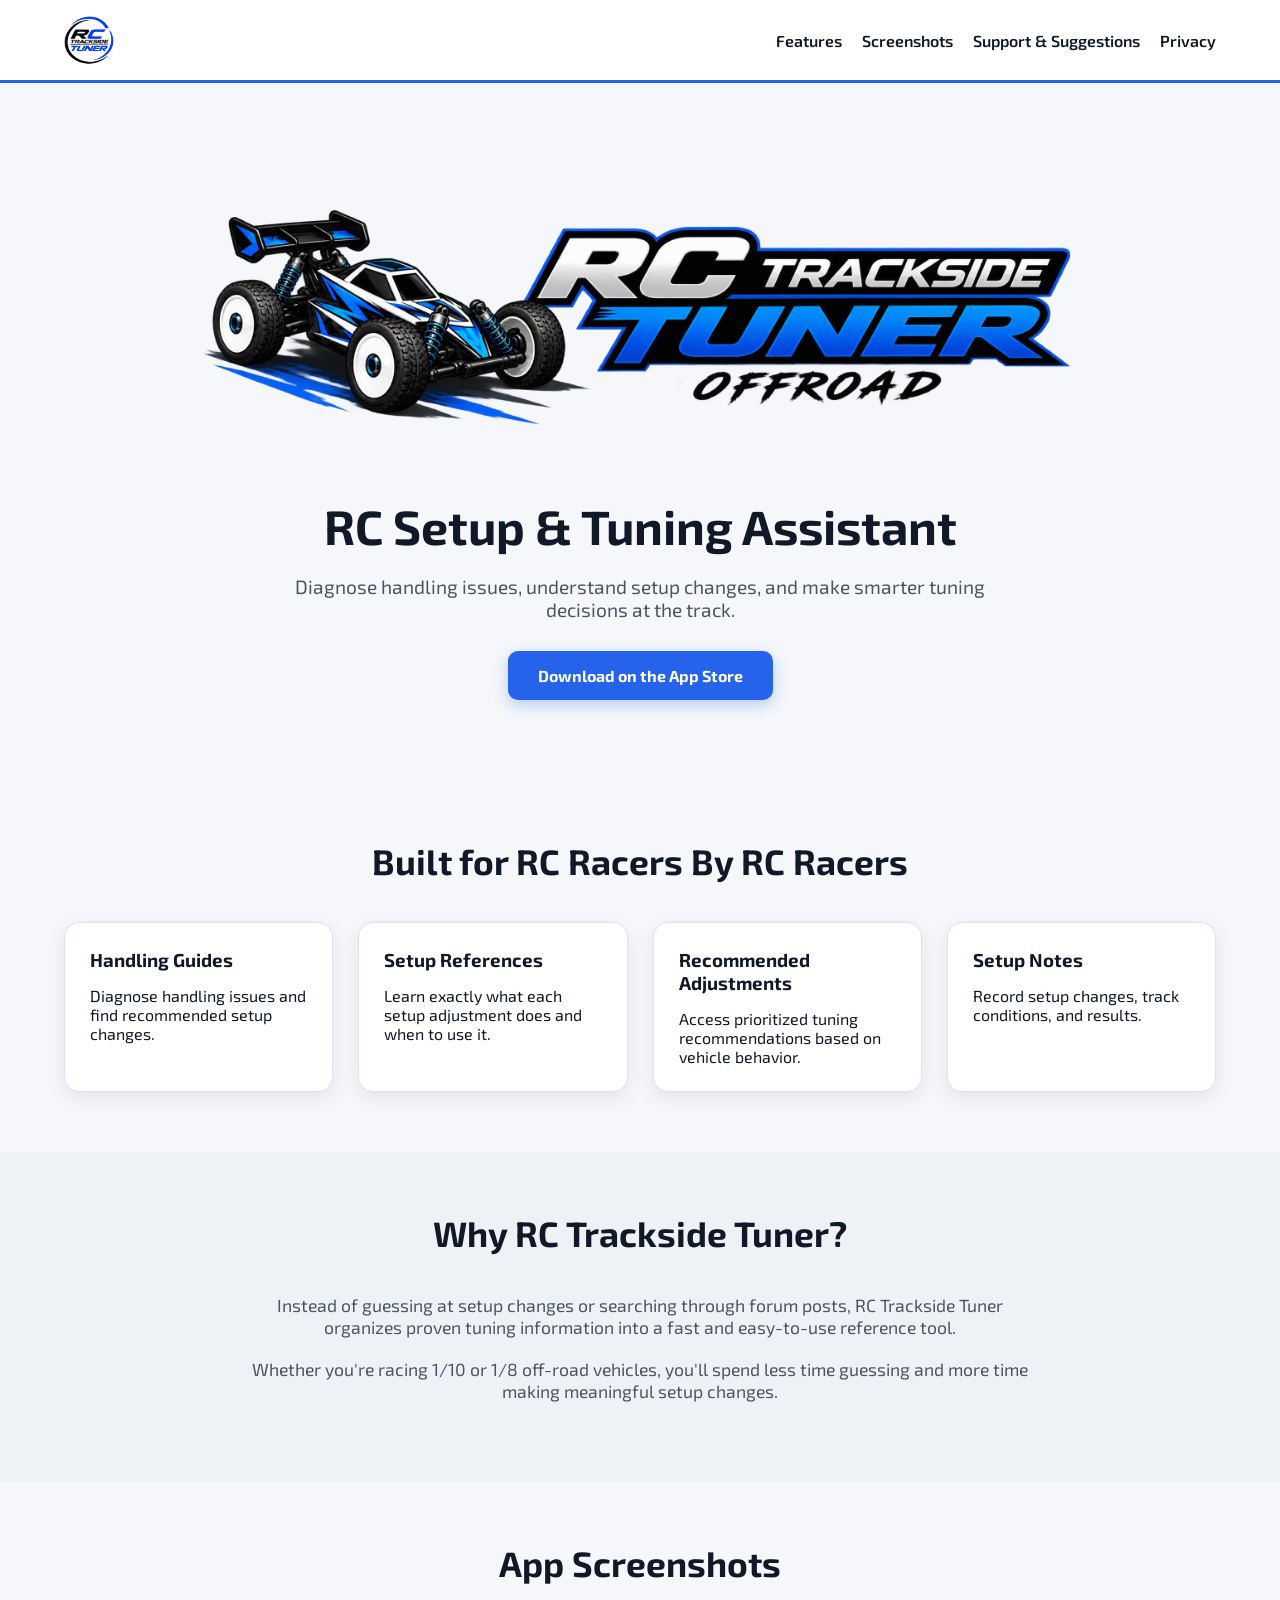
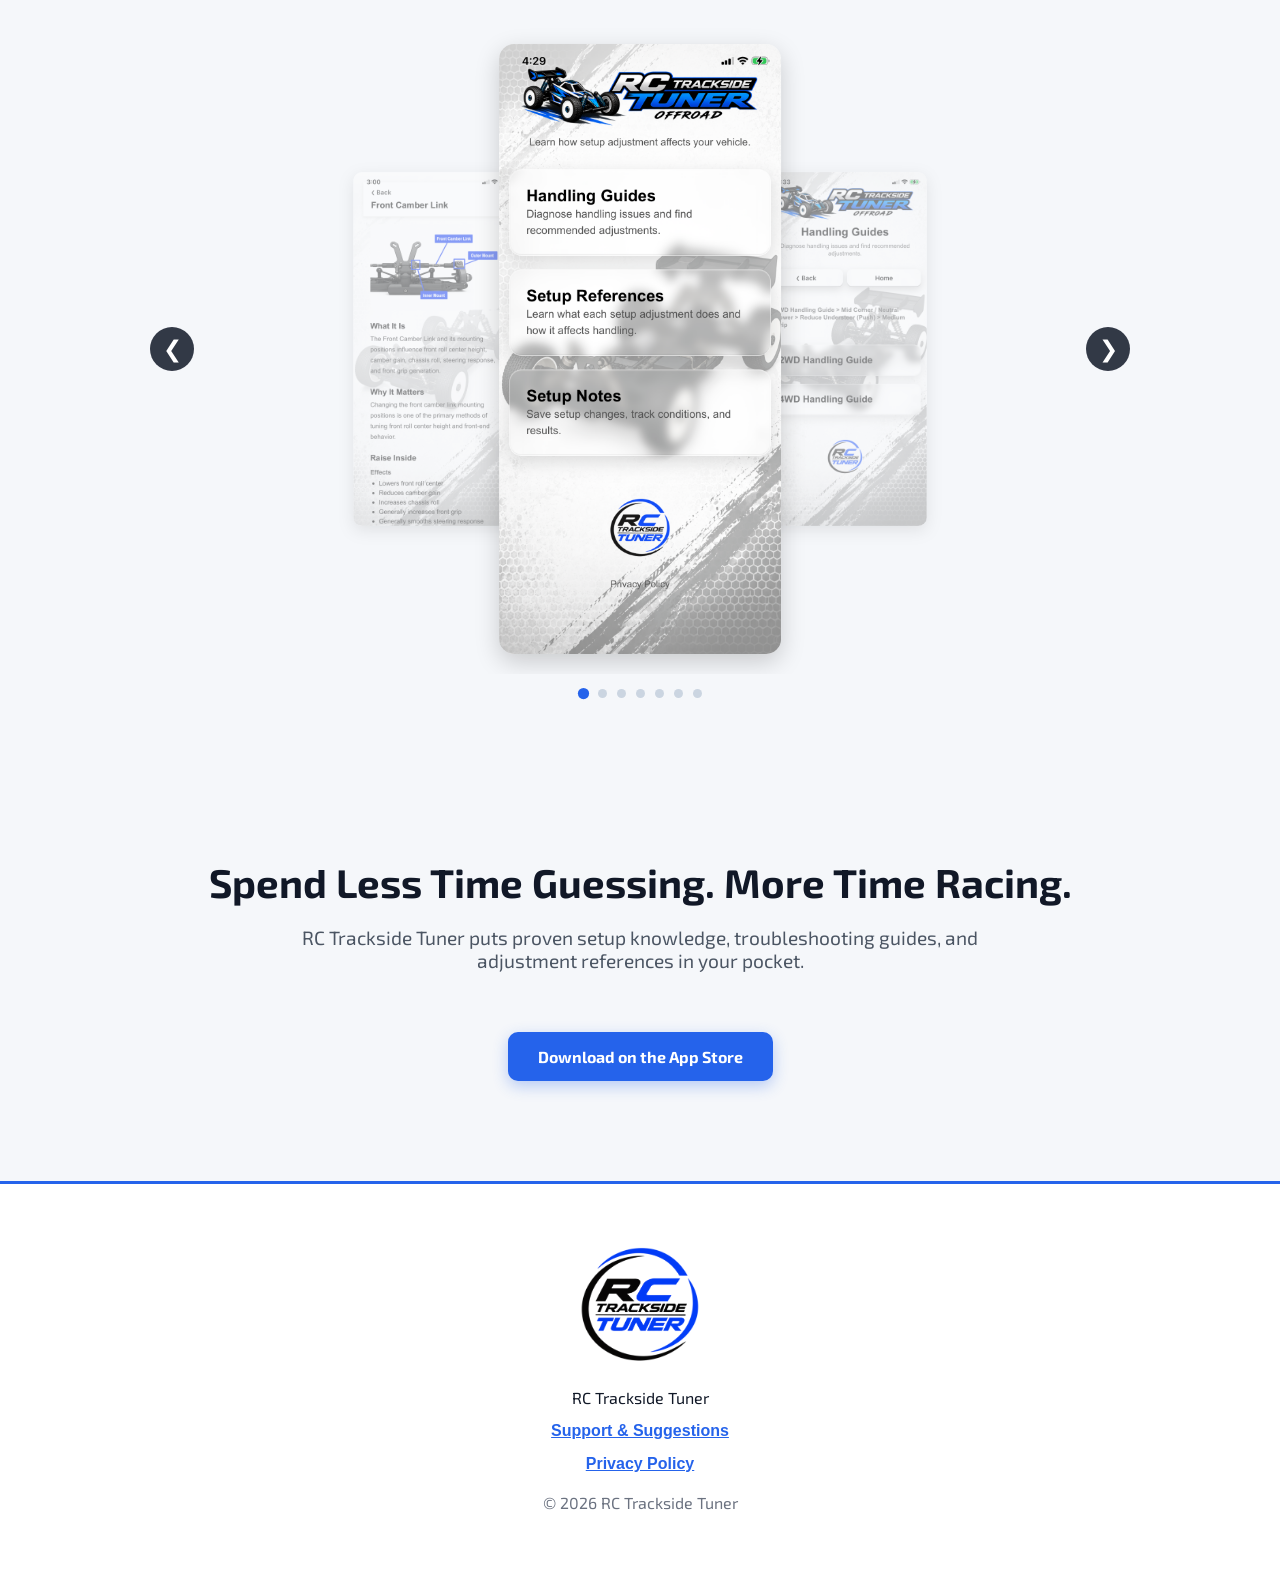
==== index.html @ 856e35e2 "Initial website commit" ====
<!DOCTYPE html>
<html lang="en">
<head>
<meta charset="UTF-8">
<meta name="viewport" content="width=device-width, initial-scale=1.0">

<title>RC Trackside Tuner | RC Setup & Tuning Assistant</title>

<meta name="description"
content="Diagnose handling issues, understand setup changes, and make better tuning decisions at the track.">

<link rel="stylesheet" href="style.css">
</head>

<body>

<nav>
    <div class="container nav-container">
        <a href="index.html" class="nav-brand">
            <img src="images/TTemblem2.png"
                 class="nav-logo"
                 alt="RC Trackside Tuner">
        </a>
        <button class="menu-toggle"
                aria-label="Open navigation menu"
                aria-expanded="false">
            ☰
        </button>
        <div class="nav-links">
            <a href="index.html#features">Features</a>
            <a href="index.html#screenshots">Screenshots</a>
            <a href="support.html">Support & Suggestions</a>
            <a href="privacy.html">Privacy</a>
        </div>
    </div>
</nav>

<header class="hero">

    <div class="container">

        <img src="images/TTemblem.png" class="hero-logo">

        <h1>RC Setup & Tuning Assistant</h1>

        <p class="hero-text">
            Diagnose handling issues, understand setup changes,
            and make smarter tuning decisions at the track.
        </p>

        <a href="#" class="download-btn">
            Download on the App Store
        </a>

    </div>

</header>

<section id="features">

    <div class="container">

        <h2>Built for RC Racers By RC Racers</h2>

        <div class="feature-grid">

            <div class="feature-card">
                <h3>Handling Guides</h3>
                <p>
                    Diagnose handling issues and find recommended setup changes.
                </p>
            </div>

            <div class="feature-card">
                <h3>Setup References</h3>
                <p>
                    Learn exactly what each setup adjustment does and when to use it.
                </p>
            </div>

            <div class="feature-card">
                <h3>Recommended Adjustments</h3>
                <p>
                    Access prioritized tuning recommendations based on vehicle behavior.
                </p>
            </div>

            <div class="feature-card">
                <h3>Setup Notes</h3>
                <p>
                    Record setup changes, track conditions, and results.
                </p>
            </div>

        </div>

    </div>

</section>

<section class="why">

    <div class="container">

        <h2>Why RC Trackside Tuner?</h2>

        <p>
            Instead of guessing at setup changes or searching through
            forum posts, RC Trackside Tuner organizes proven tuning
            information into a fast and easy-to-use reference tool.
        </p>

        <p>
            Whether you're racing 1/10 or 1/8 off-road vehicles,
            you'll spend less time guessing and more time making
            meaningful setup changes.
        </p>

    </div>

</section>

<section id="screenshots">

    <div class="container">

        <h2>App Screenshots</h2>

        <div class="screenshot-carousel">

            <button class="carousel-arrow carousel-prev" aria-label="Previous screenshot">
                &#10094;
            </button>

            <div class="carousel-track">

                <div class="screenshot-slide active">
                    <img src="images/home.png" alt="RC Trackside Tuner home screen">
                </div>

                <div class="screenshot-slide">
                    <img src="images/2_4WDsection.png" alt="RC Trackside Tuner handling guide selection">
                </div>

                <div class="screenshot-slide">
                    <img src="images/trackarea.png" alt="RC Trackside Tuner track area selection">
                </div>

                <div class="screenshot-slide">
                    <img src="images/over_understeer.png" alt="RC Trackside Tuner handling recommendations">
                </div>

                <div class="screenshot-slide">
                    <img src="images/setupnotes.png" alt="RC Trackside Tuner setup notes">
                </div>

                <div class="screenshot-slide">
                    <img src="images/setupreferences.png" alt="RC Trackside Tuner setup references">
                </div>

                <div class="screenshot-slide">
                    <img src="images/camberlink.png" alt="RC Trackside Tuner camber link">
                </div>

            </div>

            <button class="carousel-arrow carousel-next" aria-label="Next screenshot">
                &#10095;
            </button>

        </div>

        <div class="carousel-dots">
            <button class="carousel-dot active" aria-label="Show screenshot 1"></button>
            <button class="carousel-dot" aria-label="Show screenshot 2"></button>
            <button class="carousel-dot" aria-label="Show screenshot 3"></button>
            <button class="carousel-dot" aria-label="Show screenshot 4"></button>
            <button class="carousel-dot" aria-label="Show screenshot 5"></button>
            <button class="carousel-dot" aria-label="Show screenshot 6"></button>
            <button class="carousel-dot" aria-label="Show screenshot 7"></button>
        </div>

    </div>

</section>

<section class="cta">

    <div class="container">

        <h2>Spend Less Time Guessing. More Time Racing.</h2>

        <p>
            RC Trackside Tuner puts proven setup knowledge,
            troubleshooting guides, and adjustment references
            in your pocket.
        </p>

        <a href="#" class="download-btn">
            Download on the App Store
        </a>

    </div>

</section>

<footer>

    <img src="images/TTemblem2.png" class="footer-logo">

    <p>RC Trackside Tuner</p>

    <a href="support.html">Support & Suggestions</a>

    <a href="privacy.html">Privacy Policy</a>

    <p class="copyright">
        © 2026 RC Trackside Tuner
    </p>

</footer>

<script>

const slides = document.querySelectorAll(".screenshot-slide");
const dots = document.querySelectorAll(".carousel-dot");
const previousButton = document.querySelector(".carousel-prev");
const nextButton = document.querySelector(".carousel-next");

let currentSlide = 0;

function updateCarousel() {

    slides.forEach((slide, index) => {

        slide.classList.remove("active", "prev", "next");

        if (index === currentSlide) {
            slide.classList.add("active");
        }

        else if (
            index ===
            (currentSlide - 1 + slides.length) % slides.length
        ) {
            slide.classList.add("prev");
        }

        else if (
            index ===
            (currentSlide + 1) % slides.length
        ) {
            slide.classList.add("next");
        }

    });

    dots.forEach((dot, index) => {
        dot.classList.toggle(
            "active",
            index === currentSlide
        );
    });

}

function goToSlide(index) {

    currentSlide =
        (index + slides.length) % slides.length;

    updateCarousel();

}

previousButton.addEventListener("click", () => {

    goToSlide(currentSlide - 1);

});

nextButton.addEventListener("click", () => {

    goToSlide(currentSlide + 1);

});

dots.forEach((dot, index) => {

    dot.addEventListener("click", () => {

        goToSlide(index);

    });

});

/* ==========================================================
   Touch Swipe
========================================================== */

let touchStartX = 0;
let touchEndX = 0;

const carousel = document.querySelector(".carousel-track");

carousel.addEventListener(
    "touchstart",
    (event) => {

        touchStartX =
            event.changedTouches[0].screenX;

    },
    { passive: true }
);

carousel.addEventListener(
    "touchend",
    (event) => {

        touchEndX =
            event.changedTouches[0].screenX;

        const swipeDistance =
            touchEndX - touchStartX;

        if (Math.abs(swipeDistance) < 50) {
            return;
        }

        if (swipeDistance < 0) {
            goToSlide(currentSlide + 1);
        }
        else {
            goToSlide(currentSlide - 1);
        }

    },
    { passive: true }
);

updateCarousel();

</script>

<script>

const menuToggle = document.querySelector(".menu-toggle");
const navLinks = document.querySelector(".nav-links");

menuToggle.addEventListener("click", () => {

    const isOpen = navLinks.classList.toggle("open");

    menuToggle.setAttribute(
        "aria-expanded",
        isOpen
    );

    menuToggle.setAttribute(
        "aria-label",
        isOpen
            ? "Close navigation menu"
            : "Open navigation menu"
    );

});

navLinks.querySelectorAll("a").forEach(link => {

    link.addEventListener("click", () => {

        navLinks.classList.remove("open");

        menuToggle.setAttribute(
            "aria-expanded",
            "false"
        );

        menuToggle.setAttribute(
            "aria-label",
            "Open navigation menu"
        );

    });

});

</script>

</body>
</html>
---- style.css ----
@font-face {
    font-family: "Exo 2";
    src: url("fonts/Exo2-wght.ttf") format("truetype");
    font-weight: 100 900;
    font-style: normal;
    font-display: swap;
}

*{
margin:0;
padding:0;
box-sizing:border-box;
}

body{
font-family:Arial,sans-serif;
background:#f5f7fa;
color:#111827;
}

h1,
h2,
h3{
font-family:"Exo 2",sans-serif;
font-weight:700;
}

nav a,
.download-btn{
font-family:"Exo 2",sans-serif;
font-weight:600;
}

p{
font-family:"Exo 2",sans-serif;
font-weight:400;
}

.container{
width:90%;
max-width:1200px;
margin:auto;
}

nav{
background:#ffffff;
border-bottom:3px solid #2563eb;
padding:15px 0;
position:sticky;
top:0;
z-index:100;
}

.nav-container{
display:flex;
justify-content:space-between;
align-items:center;
}

.nav-logo{
height:50px;
}

.nav-links a{
color:#111827;
font-weight:600;
margin-left:20px;
text-decoration:none;
}

.hero{
padding:80px 0;
text-align:center;
}

.hero-logo{
max-width:900px;
width:100%;
margin-bottom:30px;
}

.hero h1{
font-size:3rem;
margin-bottom:20px;
}

.hero-text{
max-width:700px;
margin:auto;
font-size:1.2rem;
color:#4b5563;
}

.download-btn{
display:inline-block;
margin-top:30px;
padding:15px 30px;
background:#2563eb;
color:white;
text-decoration:none;
border-radius:10px;
font-weight:bold;
box-shadow:0 5px 15px rgba(37,99,235,.3);
transition:.25s;
}

.download-btn:hover{
background:#1d4ed8;
transform:translateY(-2px);
}

section{
padding:60px 0;
}

section h2{
text-align:center;
margin-bottom:40px;
font-size:2.2rem;
}

.feature-grid{
display:grid;
grid-template-columns:repeat(auto-fit,minmax(250px,1fr));
gap:25px;
}

.feature-card{
background:white;
border:1px solid #dbe3ec;
box-shadow:0 6px 20px rgba(0,0,0,.08);
padding:25px;
border-radius:15px;
}

.feature-card h3{
margin-bottom:15px;
}

.why{
background:#eef2f7;
}

.why p{
max-width:800px;
margin:20px auto;
text-align:center;
font-size:1.1rem;
color:#4b5563;
}

/* ==========================================================
   Screenshot Carousel
========================================================== */

.screenshot-carousel {
    position: relative;
    width: 100%;
    max-width: 1000px;
    height: 650px;
    margin: 0 auto;
    display: flex;
    align-items: center;
    justify-content: center;
    overflow: hidden;
}

.carousel-track {
    position: relative;
    width: 100%;
    height: 100%;
    display: flex;
    align-items: center;
    justify-content: center;
    perspective: 1200px;
    touch-action: pan-y;
}

.screenshot-slide {
    position: absolute;
    left: 50%;
    top: 50%;

    /* The screenshot will never exceed this height */
    height: 610px;
    width: auto;

    transform: translate(-50%, -50%) scale(0.58);
    opacity: 0;

    z-index: 1;

    transition:
        transform 0.4s ease,
        opacity 0.4s ease;

    pointer-events: none;
}

.screenshot-slide img {
    display: block;
    height: 100%;
    width: auto;
    border-radius: 15px;
    box-shadow: 0 8px 25px rgba(0,0,0,.18);
}

.screenshot-slide.active {
    transform: translate(-50%, -50%) scale(1);
    opacity: 1;
    z-index: 3;
}

.screenshot-slide.prev {
    transform: translate(calc(-50% - 205px), -50%) scale(0.58);
    opacity: 0.45;
    z-index: 2;
}

.screenshot-slide.next {
    transform: translate(calc(-50% + 205px), -50%) scale(0.58);
    opacity: 0.45;
    z-index: 2;
}

.carousel-arrow {
    position: absolute;
    top: 50%;
    transform: translateY(-50%);
    z-index: 5;

    width: 44px;
    height: 44px;

    border: none;
    border-radius: 50%;

    background: rgba(17,24,39,.85);
    color: white;

    font-size: 23px;
    line-height: 1;

    cursor: pointer;

    display: flex;
    align-items: center;
    justify-content: center;

    transition:
        background .2s ease,
        transform .2s ease;
}

.carousel-arrow:hover {
    background: rgba(17,24,39,1);
}

.carousel-prev {
    left: 10px;
}

.carousel-next {
    right: 10px;
}

.carousel-dots {
    display: flex;
    justify-content: center;
    align-items: center;
    gap: 10px;
    margin-top: 15px;
}

.carousel-dot {
    width: 9px;
    height: 9px;
    padding: 0;
    border: none;
    border-radius: 50%;
    background: #cbd5e1;
    cursor: pointer;

    transition:
        transform .2s ease,
        background .2s ease;
}

.carousel-dot.active {
    background: #2563eb;
    transform: scale(1.25);
}


/* ==========================================================
   Tablet
========================================================== */

@media (max-width: 900px) {

    .screenshot-carousel {
        height: 620px;
    }

    .screenshot-slide {
        height: 580px;
    }

    .screenshot-slide.prev {
        transform: translate(calc(-50% - 165px), -50%) scale(0.5);
        opacity: 0.3;
    }

    .screenshot-slide.next {
        transform: translate(calc(-50% + 165px), -50%) scale(0.5);
        opacity: 0.3;
    }

}


/* ==========================================================
   Mobile
========================================================== */

@media (max-width: 600px) {

    .screenshot-carousel {
        height: 550px;
    }

    .screenshot-slide {
        /* Fit the entire iPhone screenshot inside the carousel */
        height: min(520px, 115vw);
        max-height: 520px;
    }

    .screenshot-slide.active {
        transform: translate(-50%, -50%) scale(1);
    }

    .screenshot-slide.prev {
        transform: translate(calc(-50% - 105px), -50%) scale(0.42);
        opacity: 0.22;
    }

    .screenshot-slide.next {
        transform: translate(calc(-50% + 105px), -50%) scale(0.42);
        opacity: 0.22;
    }

    .carousel-arrow {
        width: 38px;
        height: 38px;
        font-size: 19px;
    }

    .carousel-prev {
        left: 4px;
    }

    .carousel-next {
        right: 4px;
    }

}


/* ==========================================================
   Small Phones
========================================================== */

@media (max-width: 420px) {

    .screenshot-carousel {
        height: 500px;
    }

    .screenshot-slide {
        height: min(470px, 115vw);
    }

    .screenshot-slide.prev {
        transform: translate(calc(-50% - 85px), -50%) scale(0.36);
        opacity: 0.15;
    }

    .screenshot-slide.next {
        transform: translate(calc(-50% + 85px), -50%) scale(0.36);
        opacity: 0.15;
    }

}

.audience ul{
max-width:500px;
margin:auto;
font-size:1.2rem;
line-height:2;
}

footer{
background:white;
border-top:3px solid #2563eb;
padding:60px 20px;
text-align:center;
}

.footer-logo{
width:120px;
margin-bottom:20px;
}

footer a{
color:#2563eb;
font-weight:600;
display:block;
margin-top:15px;
}

.copyright{
margin-top:20px;
color:#6b7280;
}

.cta{
    padding:100px 20px;
    text-align:center;
}

.cta h2{
    font-size:2.5rem;
    margin-bottom:20px;
}

.cta p{
    max-width:700px;
    margin:0 auto 30px;
    font-size:1.2rem;
    color:#4b5563;
}

/* ==========================================================
   Support & Suggestions Page
========================================================== */

.support-page {
    padding: 60px 0;
}

.support-card {
    max-width: 850px;
    margin: 0 auto;
    background: #ffffff;
    border: 1px solid #dbe3ec;
    border-radius: 18px;
    box-shadow: 0 10px 30px rgba(0,0,0,.08);
    padding: 45px;
}

.support-back {
    display: inline-block;
    margin-bottom: 30px;
    color: #555;
    font-size: 14px;
    font-weight: 600;
    text-decoration: none;
}

.support-back:hover {
    color: #2563eb;
    text-decoration: underline;
}

.support-header {
    text-align: center;
    margin-bottom: 45px;
}

.support-logo {
    width: 180px;
    max-width: 70%;
    height: auto;
    margin-bottom: 25px;
}

.support-header h1 {
    font-size: 2.5rem;
    margin-bottom: 15px;
}

.support-header p {
    max-width: 650px;
    margin: 0 auto;
    color: #4b5563;
    font-size: 1.1rem;
}

.support-section {
    padding: 30px 0;
    border-top: 1px solid #e5e7eb;
}

.support-section:first-of-type {
    border-top: none;
}

.support-section h2 {
    text-align: left;
    margin-bottom: 15px;
    font-size: 1.7rem;
}

.support-section h3 {
    margin-bottom: 8px;
    font-size: 1.05rem;
}

.support-section p {
    color: #4b5563;
    line-height: 1.7;
}

.contact-box {
    margin-top: 20px;
    padding: 20px 22px;
    background: #f5f7fa;
    border: 1px solid #dbe3ec;
    border-radius: 12px;
}

.contact-box a {
    color: #2563eb;
    font-weight: 600;
    text-decoration: none;
}

.contact-box a:hover {
    text-decoration: underline;
}

.support-section ul {
    max-width: 650px;
    margin: 15px 0 0 25px;
    color: #4b5563;
    line-height: 1.8;
}

.support-message {
    text-align: center;
}

.support-message h2 {
    text-align: center;
}


/* ==========================================================
   Mobile Support Page
========================================================== */

@media (max-width: 600px) {

    .support-page {
        padding: 35px 0;
    }

    .support-card {
        padding: 30px 22px;
        border-radius: 14px;
    }

    .support-header {
        margin-bottom: 30px;
    }

    .support-logo {
        width: 150px;
    }

    .support-header h1 {
        font-size: 2rem;
    }

    .support-header p {
        font-size: 1rem;
    }

    .support-section {
        padding: 25px 0;
    }

    .support-section h2 {
        font-size: 1.45rem;
    }

}

/* ==========================================================
   Responsive Navigation
========================================================== */

.nav-brand {
    display: flex;
    align-items: center;
}

.menu-toggle {
    display: none;
    border: none;
    background: none;
    color: #111827;
    font-size: 30px;
    line-height: 1;
    cursor: pointer;
    padding: 5px;
}

.nav-links {
    display: flex;
    align-items: center;
}

.nav-links a {
    color: #111827;
    font-weight: 600;
    margin-left: 20px;
    text-decoration: none;
}

.nav-links a:hover {
    color: #2563eb;
}


/* ==========================================================
   Mobile Navigation
========================================================== */

@media (max-width: 700px) {

    nav {
        position: sticky;
    }

    .nav-container {
        position: relative;
    }

    .menu-toggle {
        display: block;
    }

    .nav-links {
        position: absolute;
        top: calc(100% + 3px);
        left: 0;
        right: 0;

        display: none;
        flex-direction: column;

        background: #ffffff;
        border-bottom: 1px solid #dbe3ec;
        box-shadow: 0 8px 20px rgba(0,0,0,.08);

        padding: 10px 0;
    }

    .nav-links.open {
        display: flex;
    }

    .nav-links a {
        width: 100%;
        margin: 0;
        padding: 14px 20px;
        text-align: left;
    }

    .nav-links a:hover {
        background: #f5f7fa;
    }

}

/* ==========================================================
   Privacy Policy Page
========================================================== */

.privacy-page {
    padding: 60px 0;
}

.privacy-card {
    max-width: 850px;
    margin: 0 auto;
    background: #ffffff;
    border: 1px solid #dbe3ec;
    border-radius: 18px;
    box-shadow: 0 10px 30px rgba(0,0,0,.08);
    padding: 45px;
}

.privacy-back {
    margin-bottom: 30px;
}

.privacy-back a {
    color: #555;
    font-size: 14px;
    font-weight: 600;
    text-decoration: none;
}

.privacy-back a:hover {
    color: #2563eb;
    text-decoration: underline;
}

.privacy-header {
    text-align: center;
    margin-bottom: 45px;
}

.privacy-logo {
    width: 180px;
    max-width: 70%;
    height: auto;
    margin-bottom: 25px;
}

.privacy-header h1 {
    margin-bottom: 10px;
    font-size: 2.5rem;
}

.privacy-date {
    color: #6b7280;
    font-size: 14px;
}

.privacy-section {
    padding: 28px 0;
    border-top: 1px solid #e5e7eb;
}

.privacy-section:first-of-type {
    border-top: none;
}

.privacy-section h2 {
    text-align: left;
    margin-bottom: 15px;
    font-size: 1.6rem;
}

.privacy-section p {
    color: #4b5563;
    line-height: 1.7;
}

.privacy-section a {
    color: #2563eb;
    font-weight: 600;
    text-decoration: none;
}

.privacy-section a:hover {
    text-decoration: underline;
}

.privacy-footer {
    margin-top: 30px;
    padding-top: 20px;
    border-top: 1px solid #e5e7eb;
    text-align: center;
    color: #6b7280;
    font-size: 14px;
}


/* ==========================================================
   Mobile Privacy Page
========================================================== */

@media (max-width: 600px) {

    .privacy-page {
        padding: 35px 0;
    }

    .privacy-card {
        padding: 30px 22px;
        border-radius: 14px;
    }

    .privacy-header {
        margin-bottom: 30px;
    }

    .privacy-logo {
        width: 150px;
    }

    .privacy-header h1 {
        font-size: 2rem;
    }

    .privacy-section {
        padding: 24px 0;
    }

    .privacy-section h2 {
        font-size: 1.4rem;
    }

}
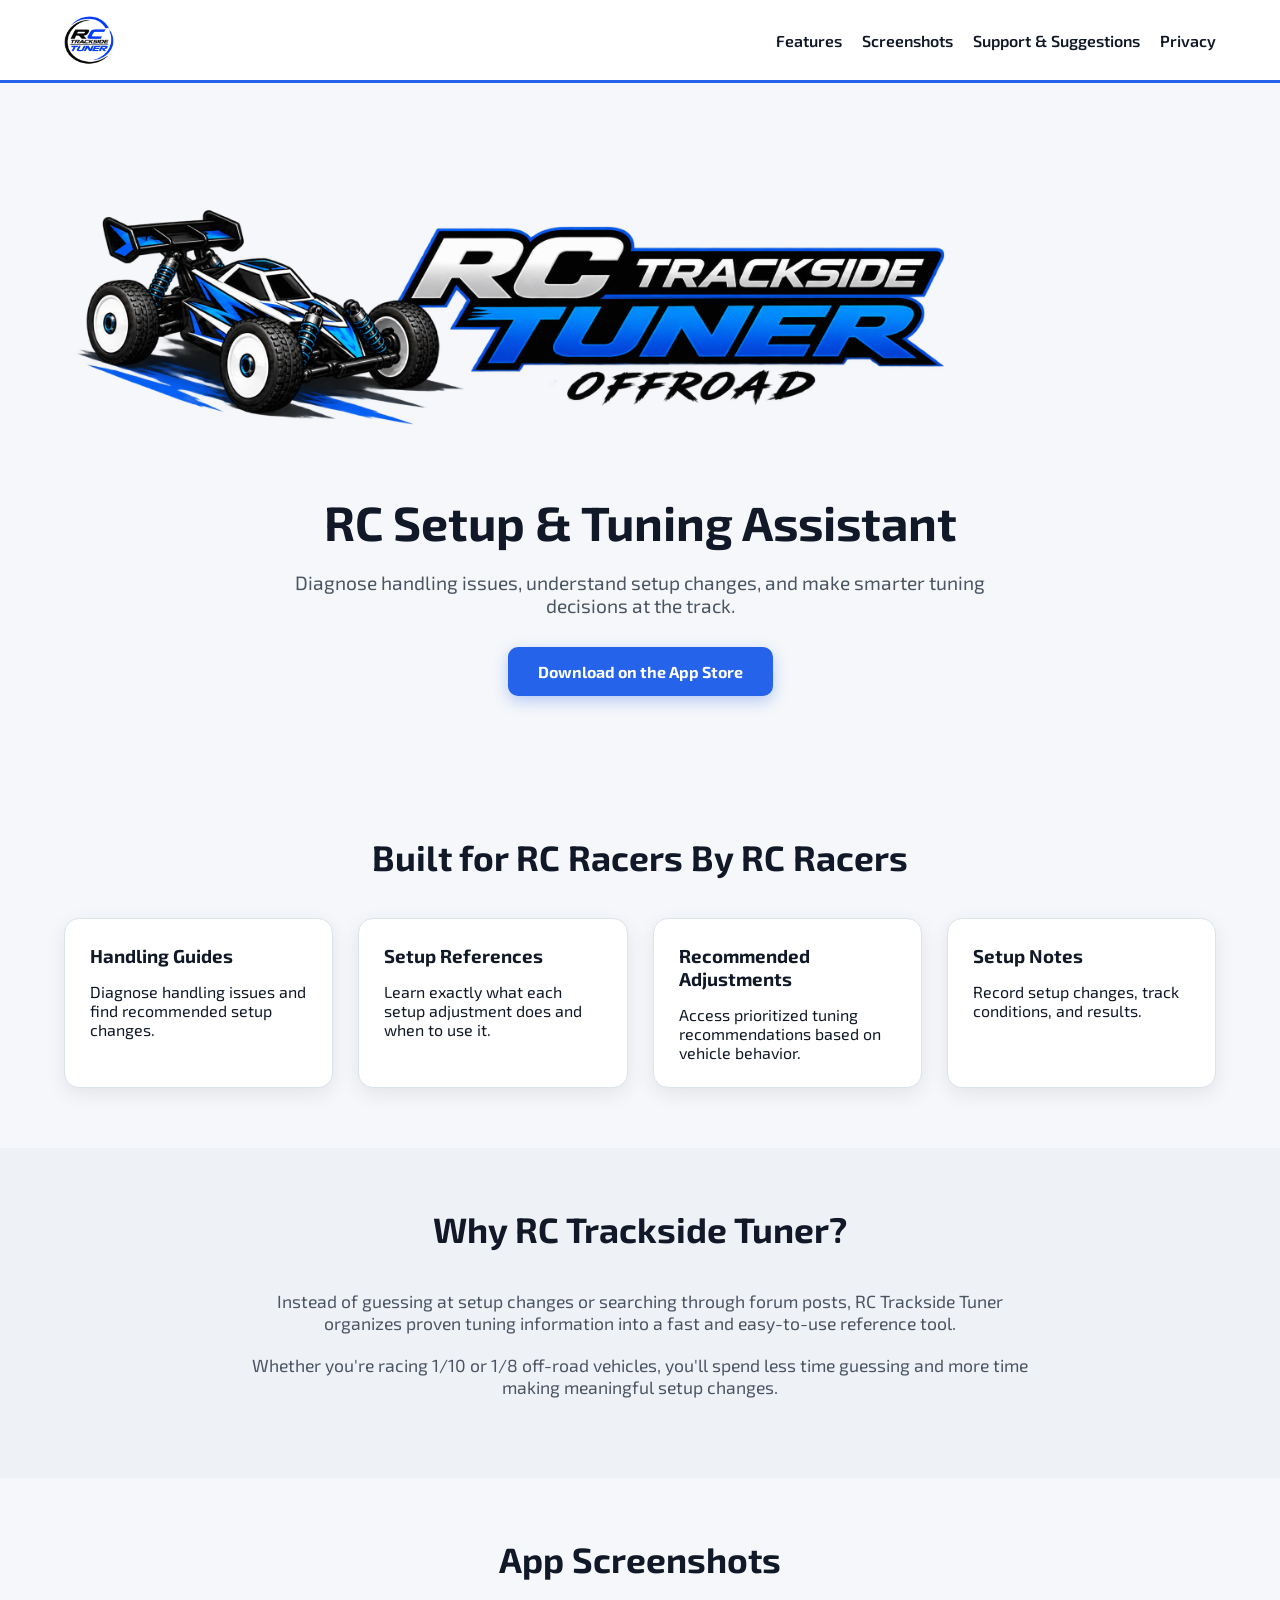
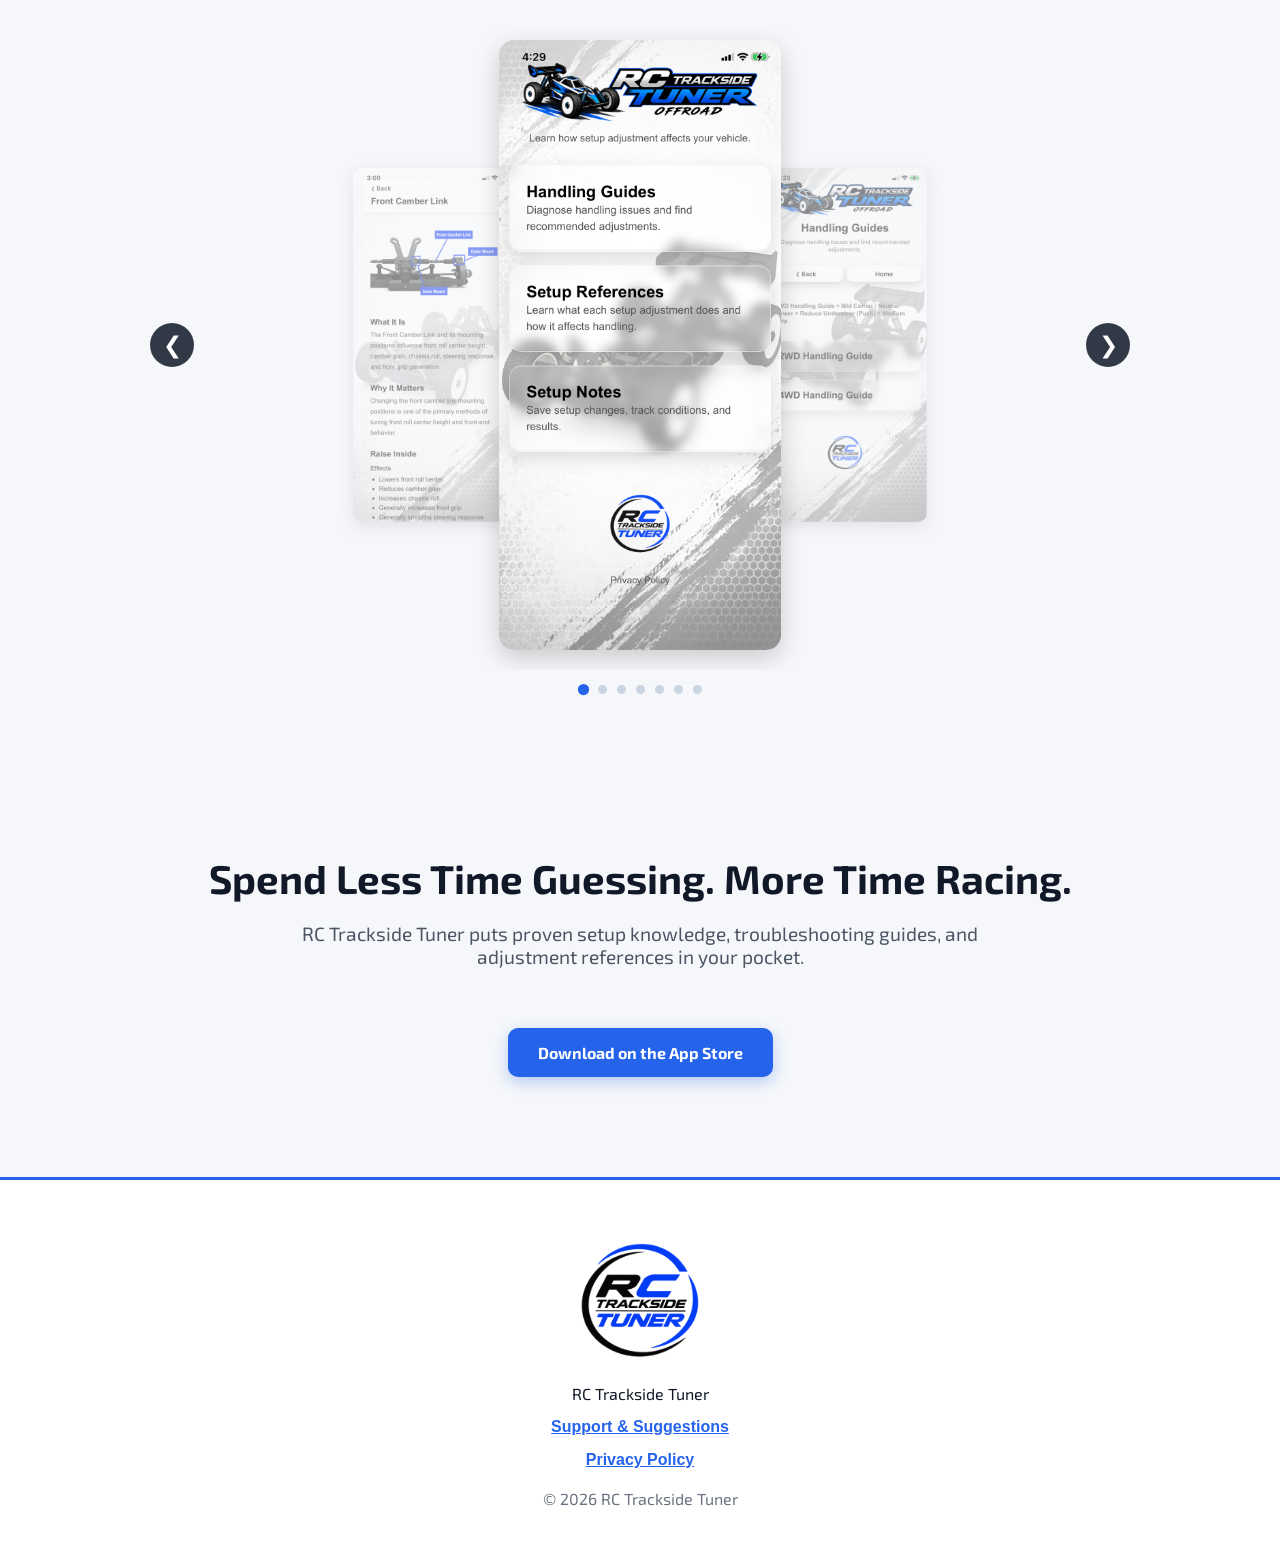
==== commit efad99ef: "Hero Image updated for mobile" ====
--- a/index.html
+++ b/index.html
@@ -7,9 +7,43 @@
 <title>RC Trackside Tuner | RC Setup & Tuning Assistant</title>
 
 <meta name="description"
-content="Diagnose handling issues, understand setup changes, and make better tuning decisions at the track.">
+content="RC Trackside Tuner helps 1/10 and 1/8 off-road RC racers diagnose handling problems, understand setup changes, and make better tuning decisions at the track.">
+
+<meta name="robots" content="index, follow">
+
+<link rel="canonical" href="https://rctracksidetuner.com/">
 
 <link rel="stylesheet" href="style.css">
+
+<link rel="icon" type="image/png" href="images/TTemblem2.png">
+
+<meta property="og:type" content="website">
+<meta property="og:title" content="RC Trackside Tuner | RC Setup & Tuning Assistant">
+<meta property="og:description"
+content="Diagnose RC buggy handling problems, understand setup changes, and make better tuning decisions at the track.">
+<meta property="og:url" content="https://rctracksidetuner.com/">
+<meta property="og:image" content="https://rctracksidetuner.com/images/TTemblem.png">
+<meta property="og:site_name" content="RC Trackside Tuner">
+
+<meta name="twitter:card" content="summary_large_image">
+<meta name="twitter:title" content="RC Trackside Tuner | RC Setup & Tuning Assistant">
+<meta name="twitter:description"
+content="Diagnose RC buggy handling problems, understand setup changes, and make better tuning decisions at the track.">
+<meta name="twitter:image" content="https://rctracksidetuner.com/images/TTemblem.png">
+
+<script type="application/ld+json">
+{
+  "@context": "https://schema.org",
+  "@type": "SoftwareApplication",
+  "name": "RC Trackside Tuner",
+  "applicationCategory": "SportsApplication",
+  "operatingSystem": "iOS, Android",
+  "description": "A trackside tuning and troubleshooting tool for 1/10 and 1/8 scale off-road RC buggies.",
+  "url": "https://rctracksidetuner.com/",
+  "image": "https://rctracksidetuner.com/images/TTemblem.png"
+}
+</script>
+
 </head>
 
 <body>
@@ -39,7 +73,15 @@
 
     <div class="container">
 
-        <img src="images/TTemblem.png" class="hero-logo">
+        <img
+            src="images/TTemblem.png"
+            class="hero-logo hero-logo-desktop"
+            alt="RC Trackside Tuner logo">
+
+        <img
+            src="images/TTemblemmobile.png"
+            class="hero-logo hero-logo-mobile"
+            alt="RC Trackside Tuner logo">
 
         <h1>RC Setup & Tuning Assistant</h1>
 
--- a/style.css
+++ b/style.css
@@ -77,6 +77,14 @@
 max-width:900px;
 width:100%;
 margin-bottom:30px;
+}
+
+.hero-logo-desktop{
+    display:block;
+}
+
+.hero-logo-mobile{
+    display:none;
 }
 
 .hero h1{
@@ -325,12 +333,24 @@
 
 @media (max-width: 600px) {
 
+    /* Mobile Hero Logo */
+
+    .hero-logo-desktop{
+        display:none;
+    }
+
+    .hero-logo-mobile{
+        display:block;
+        width:90%;
+        max-width:500px;
+        margin:0 auto 30px;
+    }
+
     .screenshot-carousel {
         height: 550px;
     }
 
     .screenshot-slide {
-        /* Fit the entire iPhone screenshot inside the carousel */
         height: min(520px, 115vw);
         max-height: 520px;
     }
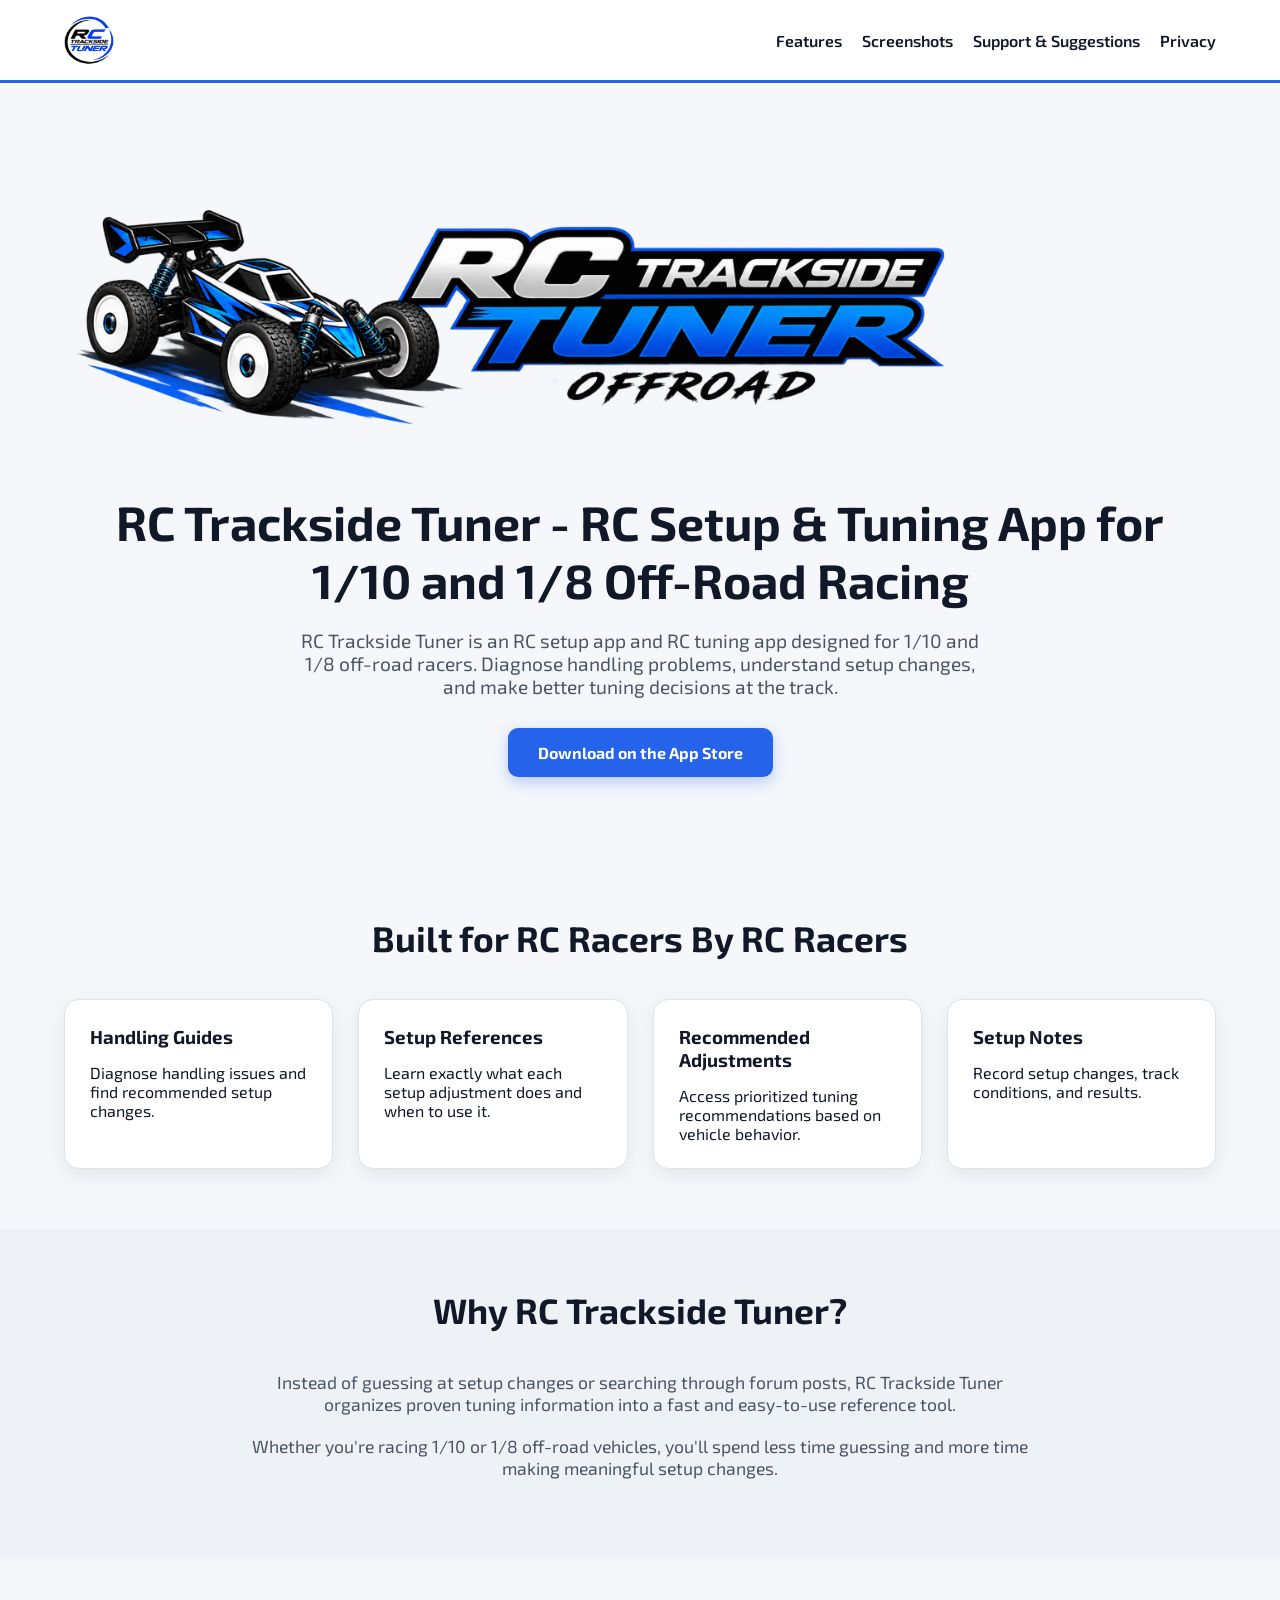
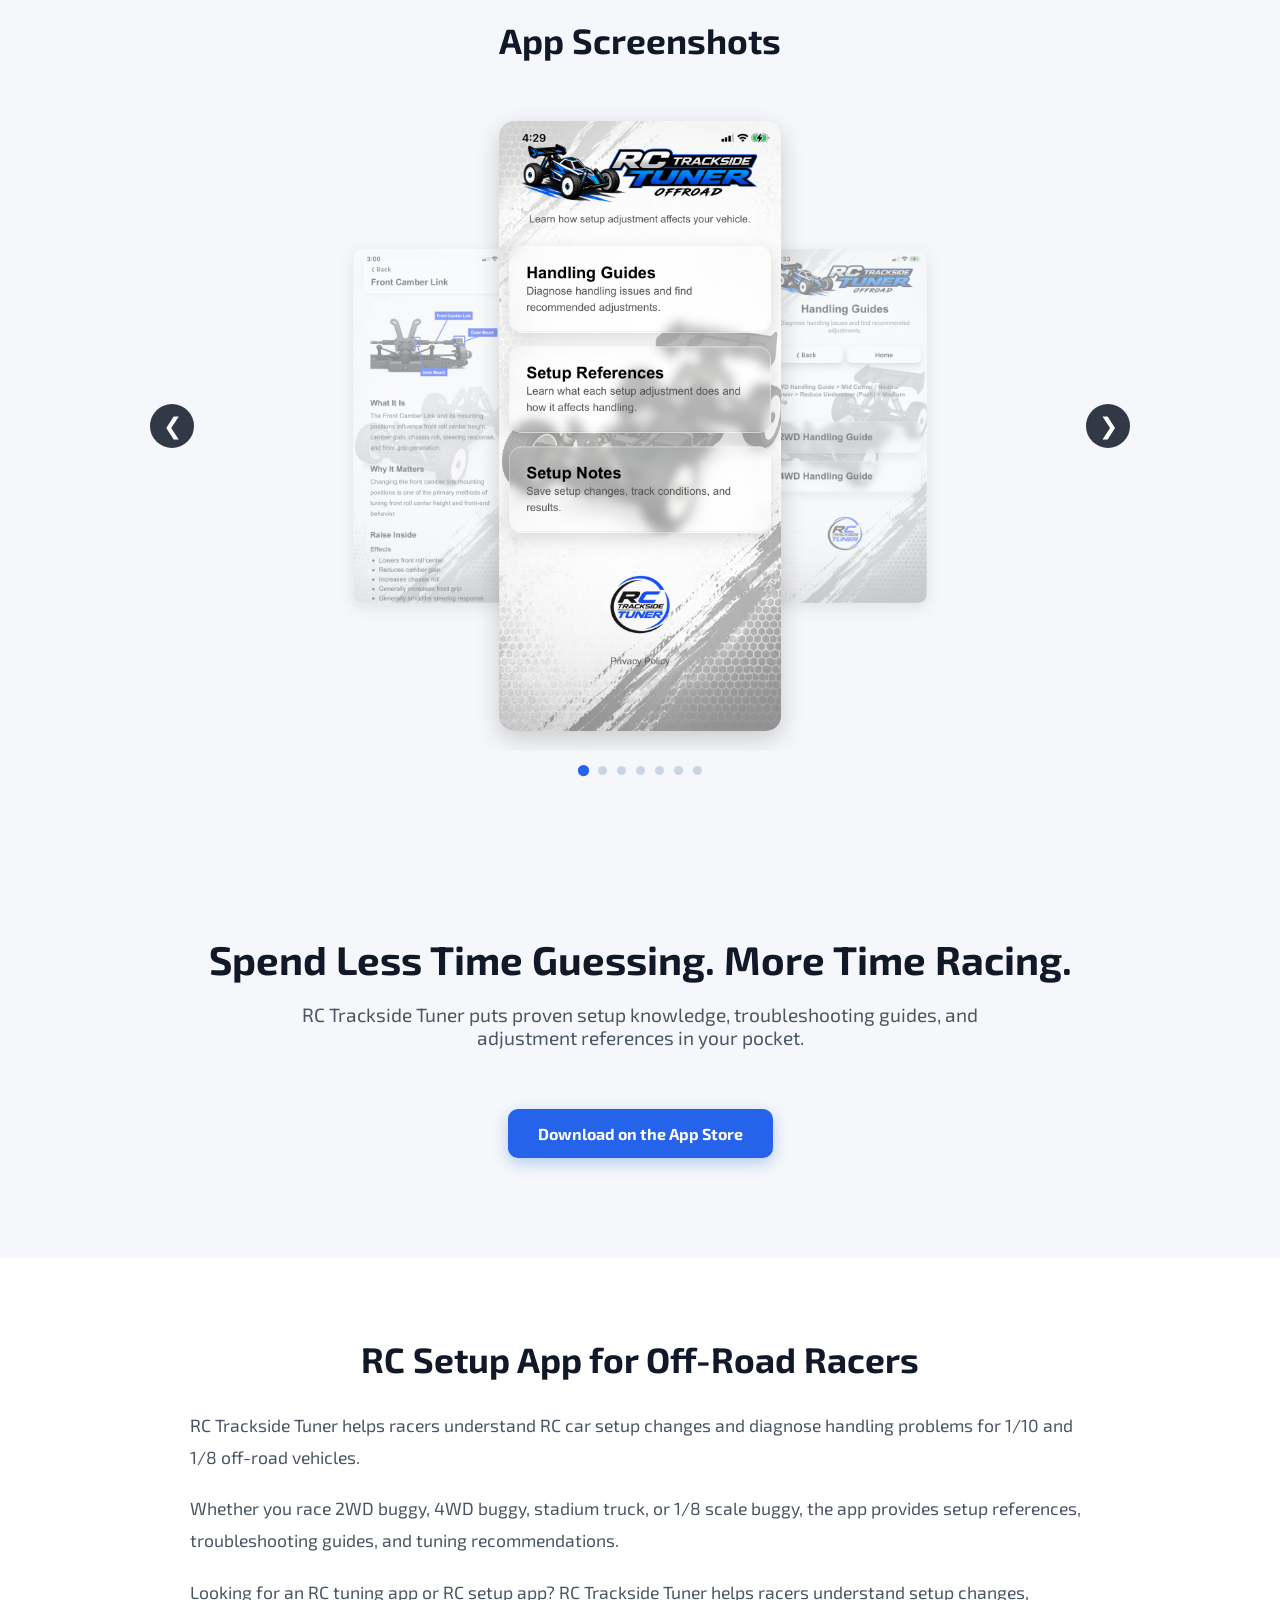
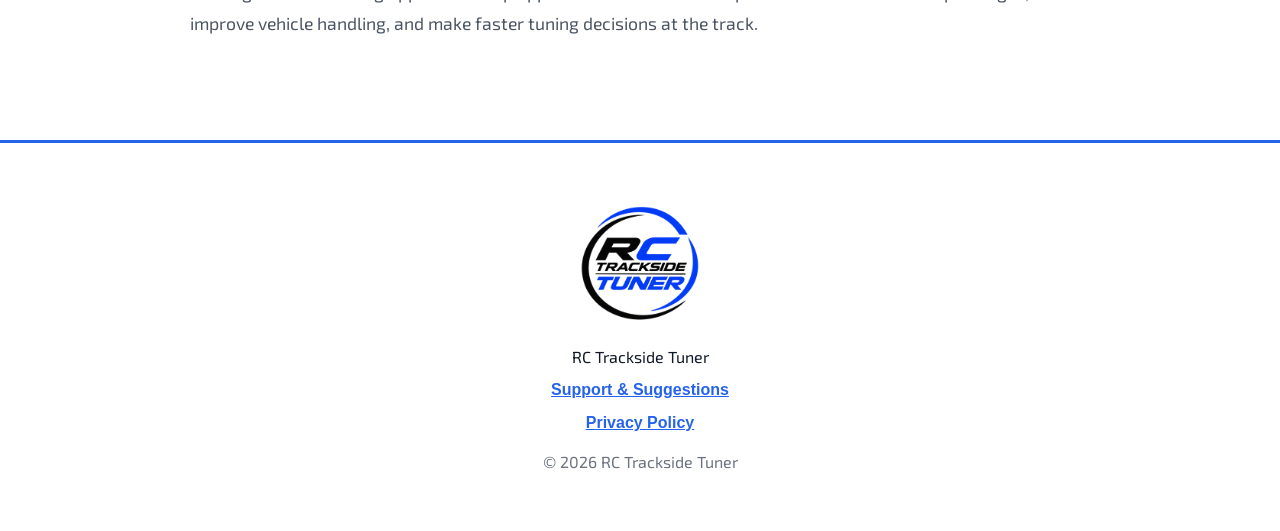
==== commit aa0598ea: "added seo section at bottom of page" ====
--- a/index.html
+++ b/index.html
@@ -3,8 +3,9 @@
 <head>
 <meta charset="UTF-8">
 <meta name="viewport" content="width=device-width, initial-scale=1.0">
-
-<title>RC Trackside Tuner | RC Setup & Tuning Assistant</title>
+<meta name="apple-itunes-app" content="app-id=6809012460">
+
+<title>RC Trackside Tuner - RC Setup App & RC Tuning App for Off-Road Racers</title>
 
 <meta name="description"
 content="RC Trackside Tuner helps 1/10 and 1/8 off-road RC racers diagnose handling problems, understand setup changes, and make better tuning decisions at the track.">
@@ -40,6 +41,7 @@
   "operatingSystem": "iOS, Android",
   "description": "A trackside tuning and troubleshooting tool for 1/10 and 1/8 scale off-road RC buggies.",
   "url": "https://rctracksidetuner.com/",
+  "downloadUrl": "https://apps.apple.com/us/app/rc-trackside-tuner/id6809012460",
   "image": "https://rctracksidetuner.com/images/TTemblem.png"
 }
 </script>
@@ -83,15 +85,20 @@
             class="hero-logo hero-logo-mobile"
             alt="RC Trackside Tuner logo">
 
-        <h1>RC Setup & Tuning Assistant</h1>
+        <h1>RC Trackside Tuner - RC Setup & Tuning App for 1/10 and 1/8 Off-Road Racing</h1>
 
         <p class="hero-text">
-            Diagnose handling issues, understand setup changes,
-            and make smarter tuning decisions at the track.
-        </p>
-
-        <a href="#" class="download-btn">
-            Download on the App Store
+            RC Trackside Tuner is an RC setup app and RC tuning app
+            designed for 1/10 and 1/8 off-road racers. Diagnose
+            handling problems, understand setup changes, and make
+            better tuning decisions at the track.
+        </p>
+
+        <a href="https://apps.apple.com/us/app/rc-trackside-tuner/id6809012460"
+            class="download-btn"
+            target="_blank"
+            rel="noopener">
+                Download on the App Store
         </a>
 
     </div>
@@ -238,12 +245,35 @@
             in your pocket.
         </p>
 
-        <a href="#" class="download-btn">
-            Download on the App Store
+       <a href="https://apps.apple.com/us/app/rc-trackside-tuner/id6809012460"
+            class="download-btn"
+            target="_blank"
+            rel="noopener">
+                Download on the App Store
         </a>
 
     </div>
 
+</section>
+
+<section class="seo-content">
+    <div class="container">
+
+        <h2>RC Setup App for Off-Road Racers</h2>
+
+        <p>
+             RC Trackside Tuner helps racers understand RC car setup changes and diagnose handling problems for 1/10 and 1/8 off-road vehicles.
+        </p>
+
+        <p>
+             Whether you race 2WD buggy, 4WD buggy, stadium truck, or 1/8 scale buggy, the app provides setup references, troubleshooting guides, and tuning recommendations.
+        </p>
+
+        <p>
+             Looking for an RC tuning app or RC setup app? RC Trackside Tuner helps racers understand setup changes, improve vehicle handling, and make faster tuning decisions at the track.
+        </p>
+
+    </div>
 </section>
 
 <footer>
--- a/style.css
+++ b/style.css
@@ -84,7 +84,7 @@
 }
 
 .hero-logo-mobile{
-    display:none;
+    display:none !important;
 }
 
 .hero h1{
@@ -336,11 +336,11 @@
     /* Mobile Hero Logo */
 
     .hero-logo-desktop{
-        display:none;
+        display:none !important;
     }
 
     .hero-logo-mobile{
-        display:block;
+        display:block !important;
         width:90%;
         max-width:500px;
         margin:0 auto 30px;
@@ -391,6 +391,19 @@
 ========================================================== */
 
 @media (max-width: 420px) {
+
+     /* Mobile Hero Logo */
+
+    .hero-logo-desktop{
+        display:none !important;
+    }
+
+    .hero-logo-mobile{
+        display:block !important;
+        width:90%;
+        max-width:500px;
+        margin:0 auto 30px;
+    }
 
     .screenshot-carousel {
         height: 500px;
@@ -835,4 +848,42 @@
         font-size: 1.4rem;
     }
 
+}
+
+/* ==========================================
+   SEO Content Section
+========================================== */
+
+.seo-content {
+    background: #ffffff;
+    padding: 80px 0;
+}
+
+.seo-content .container {
+    max-width: 900px;
+    margin: 0 auto;
+}
+
+.seo-content h2 {
+    text-align: center;
+    margin-bottom: 30px;
+}
+
+.seo-content p {
+    margin-bottom: 20px;
+    font-size: 1.1rem;
+    line-height: 1.8;
+    color: #4b5563;
+}
+
+@media (max-width: 768px) {
+
+    .seo-content {
+        padding: 60px 20px;
+    }
+
+    .seo-content p {
+        font-size: 1rem;
+    }
+
 }
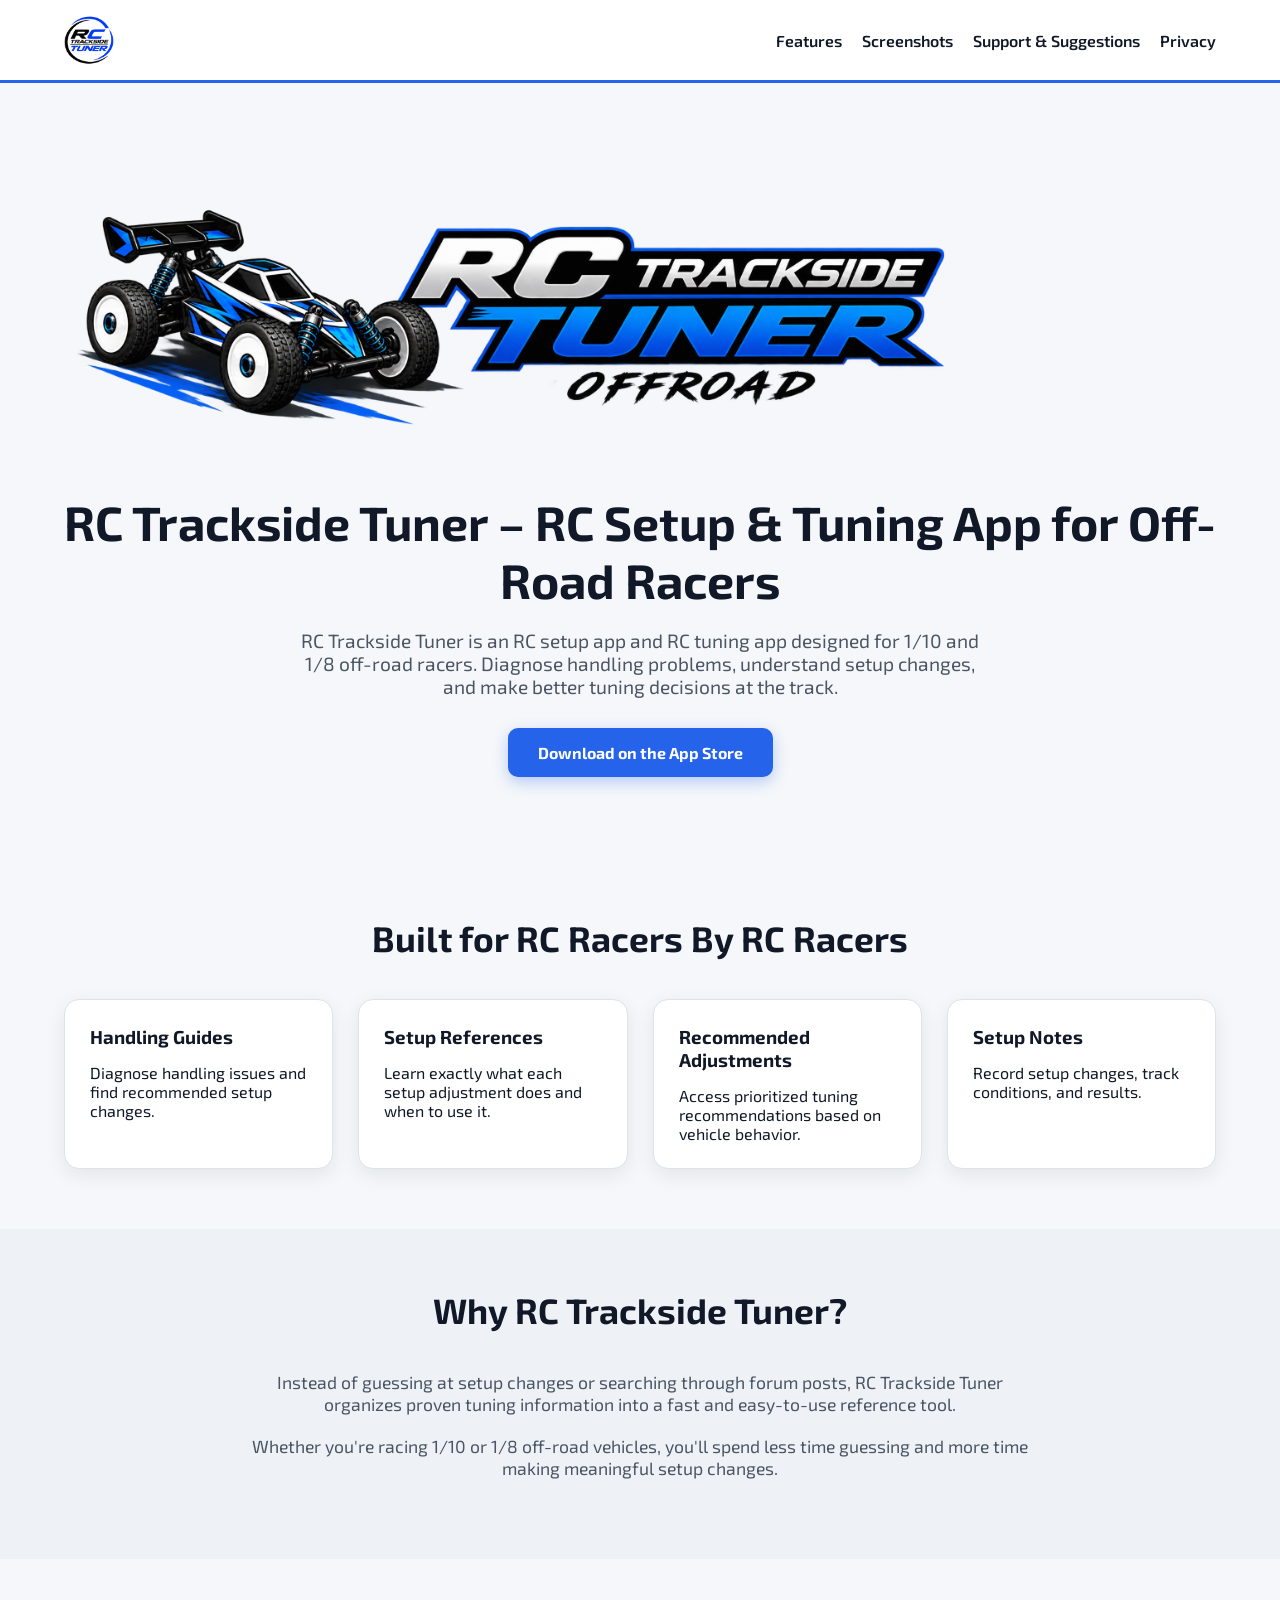
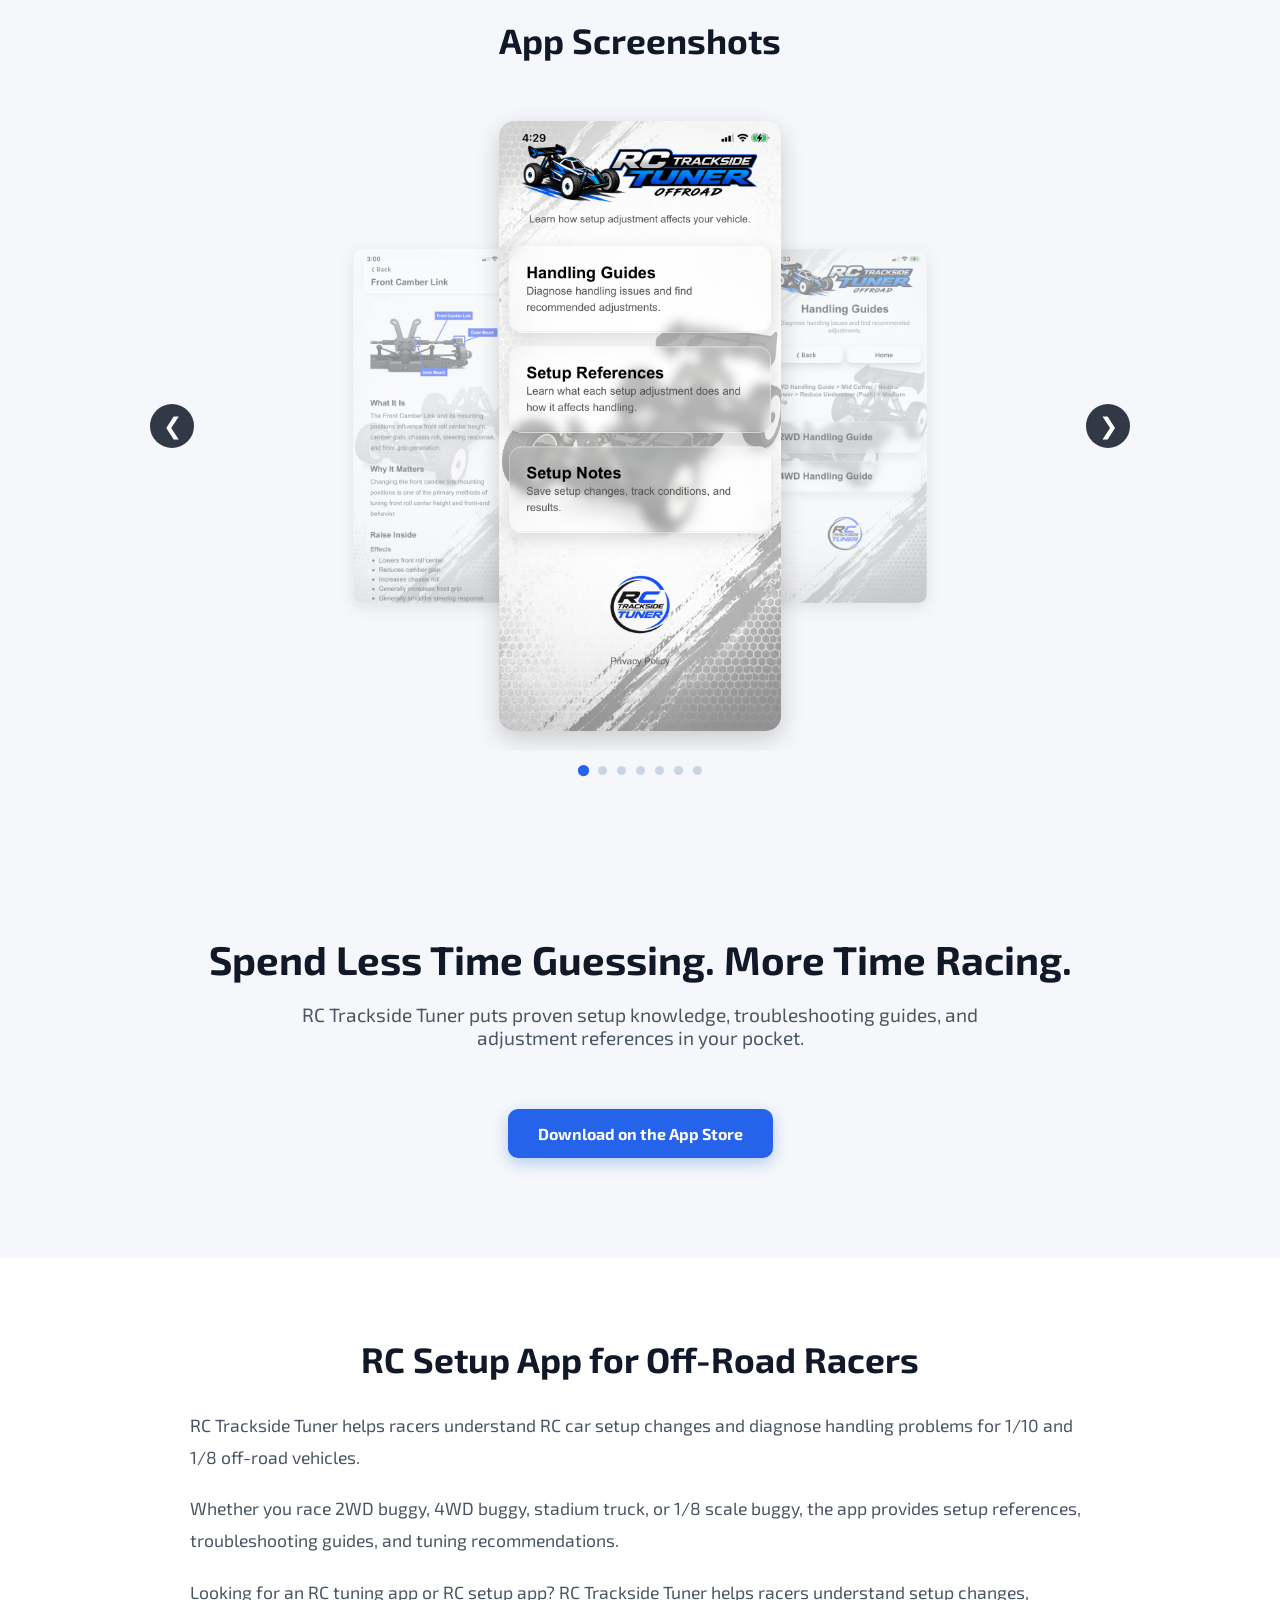
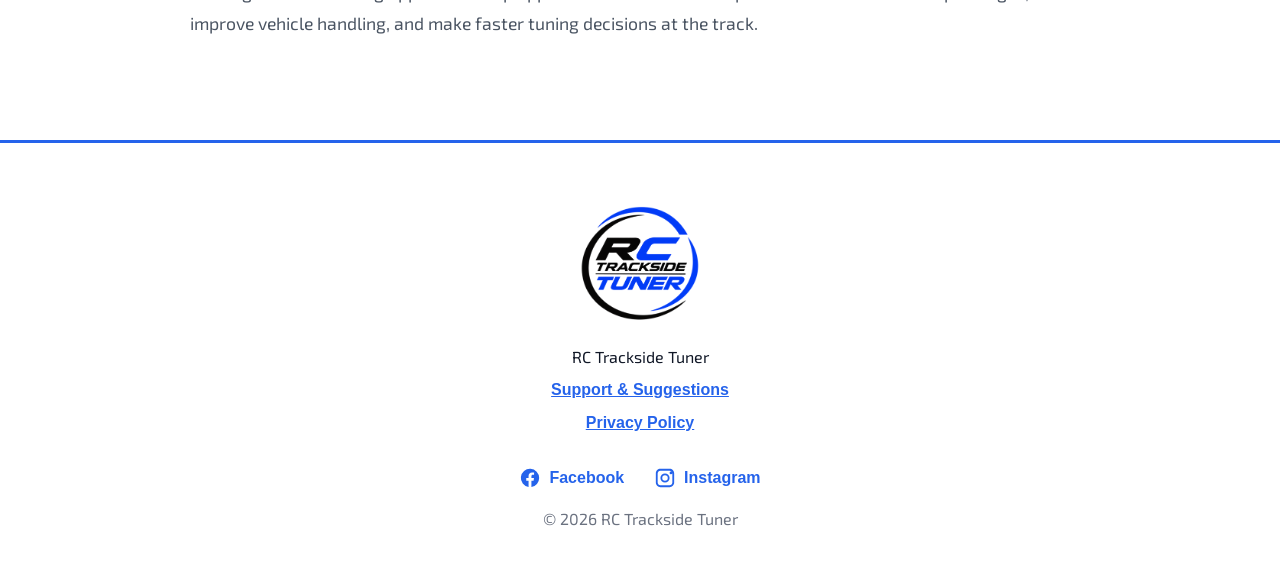
==== commit 75085daf: "Corrected H1 size for mobile and added social links" ====
--- a/index.html
+++ b/index.html
@@ -85,7 +85,7 @@
             class="hero-logo hero-logo-mobile"
             alt="RC Trackside Tuner logo">
 
-        <h1>RC Trackside Tuner - RC Setup & Tuning App for 1/10 and 1/8 Off-Road Racing</h1>
+        <h1>RC Trackside Tuner – RC Setup & Tuning App for Off-Road Racers</h1>
 
         <p class="hero-text">
             RC Trackside Tuner is an RC setup app and RC tuning app
@@ -286,6 +286,42 @@
 
     <a href="privacy.html">Privacy Policy</a>
 
+    <div class="social-links">
+
+        <a href="https://www.facebook.com/profile.php?id=61595097864533"
+        target="_blank"
+        rel="noopener"
+        aria-label="Follow RC Trackside Tuner on Facebook">
+
+            <svg xmlns="http://www.w3.org/2000/svg"
+                viewBox="0 0 24 24"
+                fill="currentColor"
+                class="social-icon">
+                <path d="M22 12a10 10 0 1 0-11.56 9.88v-6.99H7.9V12h2.54V9.8c0-2.5 1.49-3.89 3.77-3.89 1.09 0 2.23.19 2.23.19v2.46h-1.26c-1.24 0-1.63.77-1.63 1.56V12h2.78l-.44 2.89h-2.34v6.99A10 10 0 0 0 22 12z"/>
+            </svg>
+
+            Facebook
+
+        </a>
+
+        <a href="https://www.instagram.com/rctracksidetuner/?hl=en"
+        target="_blank"
+        rel="noopener"
+        aria-label="Follow RC Trackside Tuner on Instagram">
+
+            <svg xmlns="http://www.w3.org/2000/svg"
+                viewBox="0 0 24 24"
+                fill="currentColor"
+                class="social-icon">
+                <path d="M7 2C4.24 2 2 4.24 2 7v10c0 2.76 2.24 5 5 5h10c2.76 0 5-2.24 5-5V7c0-2.76-2.24-5-5-5H7zm0 2h10c1.66 0 3 1.34 3 3v10c0 1.66-1.34 3-3 3H7c-1.66 0-3-1.34-3-3V7c0-1.66 1.34-3 3-3zm11.5 1a1.5 1.5 0 1 0 0 3 1.5 1.5 0 0 0 0-3zM12 7a5 5 0 1 0 0 10 5 5 0 0 0 0-10zm0 2a3 3 0 1 1 0 6 3 3 0 0 1 0-6z"/>
+            </svg>
+
+            Instagram
+
+        </a>
+
+    </div>
+
     <p class="copyright">
         © 2026 RC Trackside Tuner
     </p>
--- a/style.css
+++ b/style.css
@@ -346,6 +346,16 @@
         margin:0 auto 30px;
     }
 
+    .hero h1{
+    font-size: 2rem;
+    line-height: 1.15;
+    margin-bottom: 15px;
+    }
+
+    .hero-text{
+        font-size: 1rem;
+    }
+
     .screenshot-carousel {
         height: 550px;
     }
@@ -405,6 +415,11 @@
         margin:0 auto 30px;
     }
 
+    .hero h1{
+    font-size: 1.6rem;
+    line-height: 1.15;
+    }
+
     .screenshot-carousel {
         height: 500px;
     }
@@ -449,6 +464,35 @@
 font-weight:600;
 display:block;
 margin-top:15px;
+}
+
+.social-links{
+    margin-top:20px;
+    display:flex;
+    justify-content:center;
+    align-items:center;
+    gap:30px;
+    flex-wrap:wrap;
+}
+
+.social-links a{
+    display:flex;
+    align-items:center;
+    gap:8px;
+    color:#2563eb;
+    font-weight:600;
+    text-decoration:none;
+    transition:.2s;
+}
+
+.social-links a:hover{
+    color:#1d4ed8;
+    transform:translateY(-2px);
+}
+
+.social-icon{
+    width:22px;
+    height:22px;
 }
 
 .copyright{
